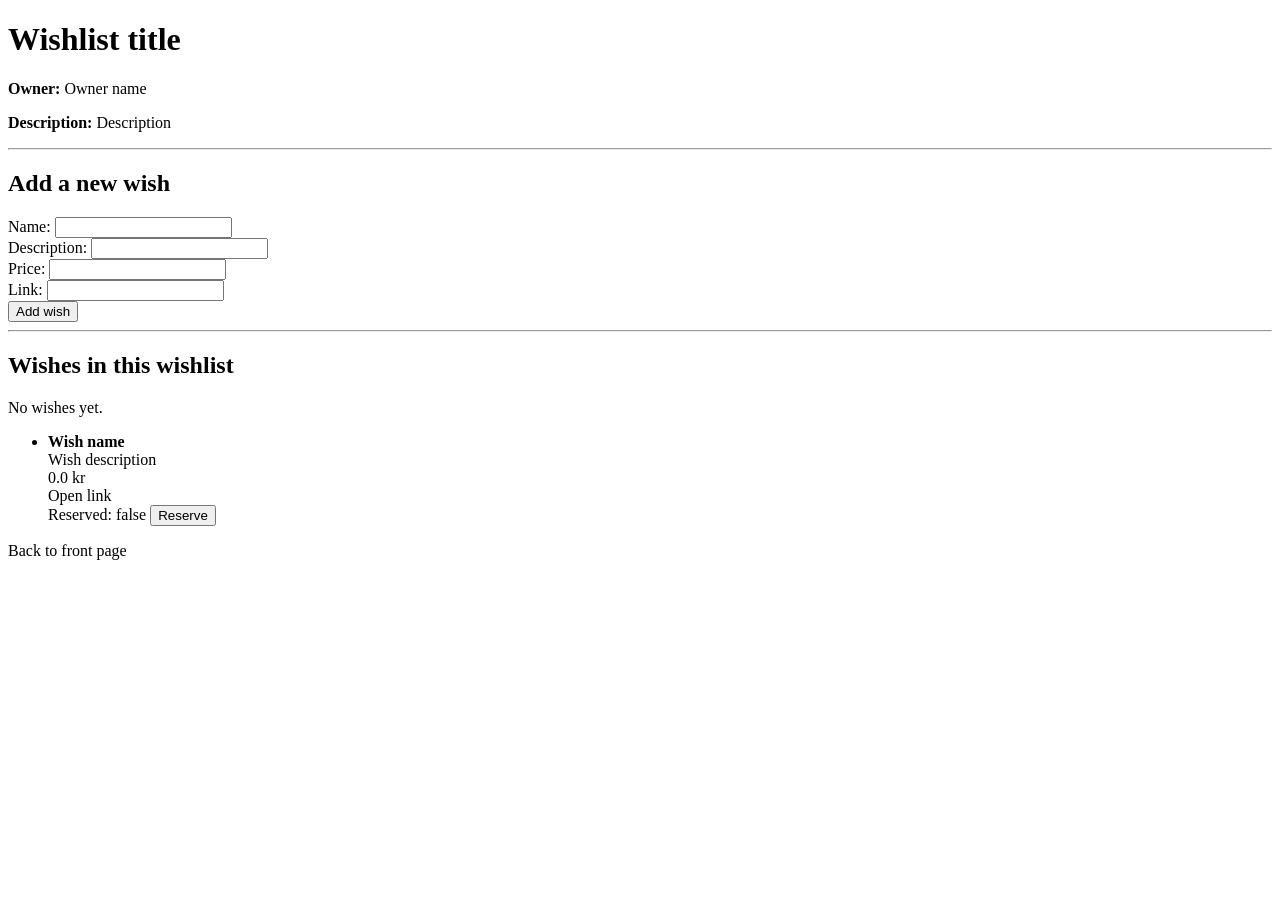
==== src/main/resources/templates/wishlist.html @ f3205406 "Wishlist can be added and adding wishes to them" ====
<!DOCTYPE html>
<html lang="en" xmlns:th="http://www.thymeleaf.org">
<head>
    <meta charset="UTF-8">
    <title>Wishlist</title>
</head>
<body>
<h1 th:text="${wishlist.title}">Wishlist title</h1>

<p>
    <strong>Owner:</strong>
    <span th:text="${wishlist.ownerName}">Owner name</span>
</p>

<p>
    <strong>Description:</strong>
    <span th:text="${wishlist.description}">Description</span>
</p>

<hr>

<h2>Add a new wish</h2>

<form th:action="@{/wishlist/{id}/wish/create(id=${wishlist.id})}" th:object="${wish}" method="post">
    <div>
        <label for="name">Name:</label>
        <input type="text" id="name" th:field="*{name}" required>
    </div>

    <div>
        <label for="description">Description:</label>
        <input type="text" id="description" th:field="*{description}">
    </div>

    <div>
        <label for="price">Price:</label>
        <input type="number" step="0.01" id="price" th:field="*{price}">
    </div>

    <div>
        <label for="link">Link:</label>
        <input type="text" id="link" th:field="*{link}">
    </div>

    <button type="submit">Add wish</button>
</form>

<hr>

<h2>Wishes in this wishlist</h2>

<div th:if="${#lists.isEmpty(wishlist.wishes)}">
    <p>No wishes yet.</p>
</div>

<div th:unless="${#lists.isEmpty(wishlist.wishes)}">
    <ul>
        <li th:each="wish : ${wishlist.wishes}">
            <strong th:text="${wish.name}">Wish name</strong><br>
            <span th:text="${wish.description}">Wish description</span><br>
            <span th:text="${wish.price}">0.0</span> kr<br>
            <a th:if="${wish.link != null and !#strings.isEmpty(wish.link)}"
               th:href="${wish.link}"
               target="_blank">Open link</a><br>
            <span>Reserved: </span>
            <span th:text="${wish.reserved}">false</span>
            <form th:action="@{/wishlist/{wlId}/wish/{wId}/reserve(wlId=${wishlist.id}, wId=${wish.id})}"
                  method="post" style="display:inline;">
                <button type="submit" th:text="${wish.reserved} ? 'Reserved ✓' : 'Reserve'">Reserve</button>
            </form>
        </li>
    </ul>
</div>

<p>
    <a th:href="@{/}">Back to front page</a>
</p>
</body>
</html>
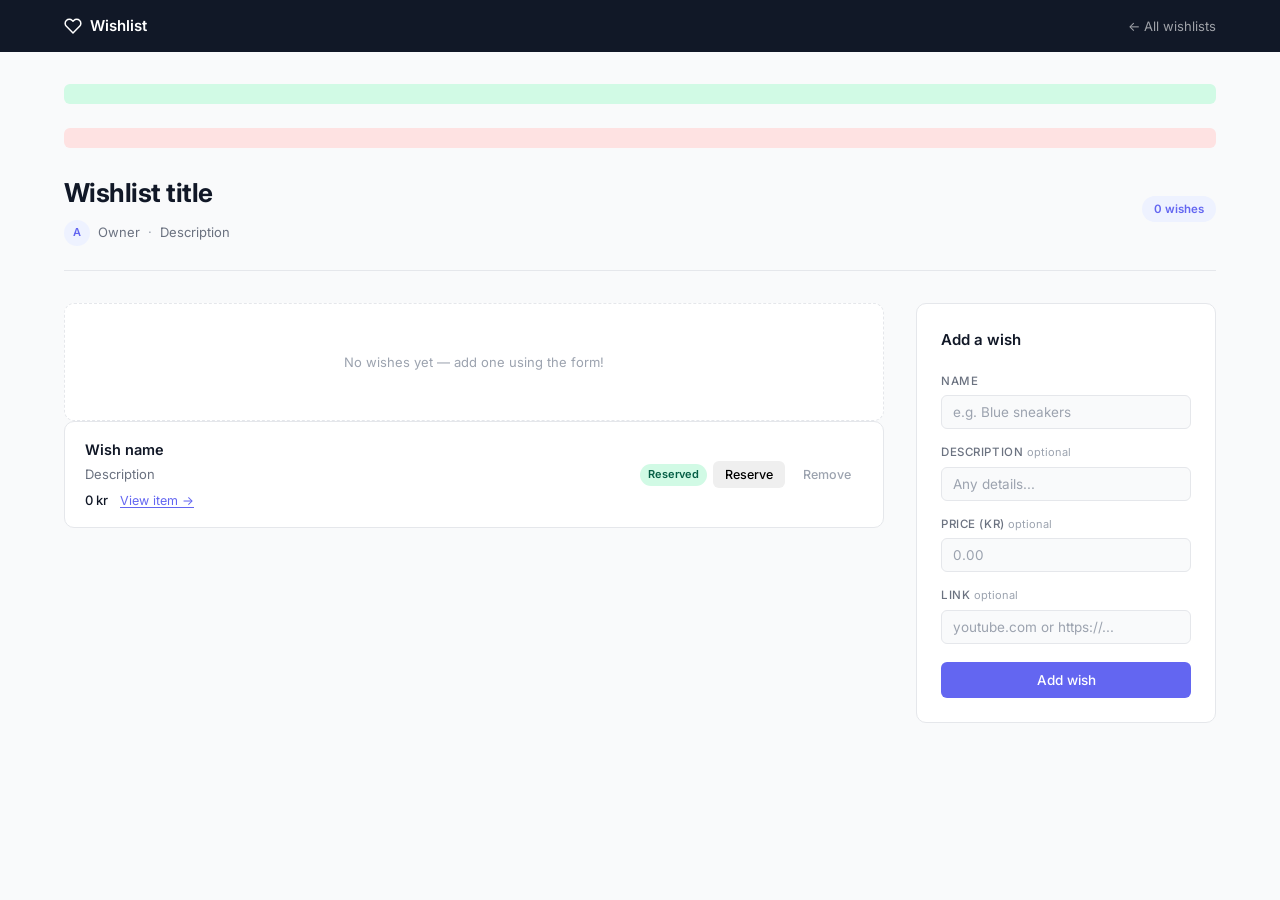
==== commit 07efc4ba: "Added embedded css to the website to make it look prettier.Azure works fine" ====
--- a/src/main/resources/templates/wishlist.html
+++ b/src/main/resources/templates/wishlist.html
@@ -2,78 +2,177 @@
 <html lang="en" xmlns:th="http://www.thymeleaf.org">
 <head>
     <meta charset="UTF-8">
-    <title>Wishlist</title>
+    <meta name="viewport" content="width=device-width, initial-scale=1.0">
+    <title th:text="${wishlist.title}">Wishlist</title>
+    <link rel="preconnect" href="https://fonts.googleapis.com">
+    <link href="https://fonts.googleapis.com/css2?family=Inter:wght@300;400;500;600&display=swap" rel="stylesheet">
+    <style>
+        *, *::before, *::after { box-sizing: border-box; margin: 0; padding: 0; }
+        :root {
+            --bg: #f9fafb; --surface: #ffffff; --border: #e5e7eb;
+            --text: #111827; --muted: #6b7280; --faint: #9ca3af;
+            --accent: #6366f1; --accent-h: #4f46e5; --accent-light: #eef2ff;
+            --green: #10b981; --green-light: #d1fae5;
+            --red: #ef4444; --red-light: #fee2e2;
+            --radius: 10px; --radius-sm: 6px;
+        }
+        body { font-family: 'Inter', -apple-system, sans-serif; background: var(--bg); color: var(--text); font-size: 14px; line-height: 1.6; min-height: 100vh; }
+        a { color: inherit; text-decoration: none; }
+
+        .navbar { background: #111827; color: white; height: 52px; position: sticky; top: 0; z-index: 100; }
+        .nav-inner { max-width: 1200px; margin: 0 auto; padding: 0 1.5rem; height: 100%; display: flex; align-items: center; justify-content: space-between; }
+        .nav-brand { display: flex; align-items: center; gap: 8px; font-size: 15px; font-weight: 600; }
+        .nav-back { font-size: 13px; color: rgba(255,255,255,0.6); transition: color 0.15s; }
+        .nav-back:hover { color: white; }
+
+        .page { max-width: 1200px; margin: 0 auto; padding: 2rem 1.5rem 4rem; }
+
+        .alert { padding: 10px 14px; border-radius: var(--radius-sm); font-size: 13px; font-weight: 500; margin-bottom: 1.5rem; }
+        .alert--success { background: var(--green-light); color: #065f46; }
+        .alert--error { background: var(--red-light); color: #991b1b; }
+
+        .page-header { display: flex; align-items: flex-start; justify-content: space-between; gap: 1rem; margin-bottom: 2rem; padding-bottom: 1.5rem; border-bottom: 1px solid var(--border); }
+        .page-title h1 { font-size: 26px; font-weight: 700; letter-spacing: -0.02em; margin-bottom: 6px; }
+        .page-meta { display: flex; align-items: center; gap: 8px; font-size: 13px; color: var(--muted); }
+        .avatar { width: 26px; height: 26px; border-radius: 50%; background: var(--accent-light); color: var(--accent); display: flex; align-items: center; justify-content: center; font-size: 11px; font-weight: 600; flex-shrink: 0; }
+        .dot { color: var(--faint); }
+        .badge { background: var(--accent-light); color: var(--accent); font-size: 11.5px; font-weight: 600; padding: 4px 12px; border-radius: 100px; white-space: nowrap; align-self: center; }
+
+        .layout { display: grid; grid-template-columns: 1fr 300px; gap: 2rem; align-items: start; }
+        @media(max-width:768px){ .layout { grid-template-columns: 1fr; } .sidebar { order: -1; } }
+
+        .sidebar { background: var(--surface); border: 1px solid var(--border); border-radius: var(--radius); padding: 1.5rem; position: sticky; top: 68px; }
+        .sidebar h2 { font-size: 15px; font-weight: 600; margin-bottom: 1.25rem; }
+
+        .form { display: flex; flex-direction: column; gap: 14px; }
+        .field { display: flex; flex-direction: column; gap: 5px; }
+        .field label { font-size: 11.5px; font-weight: 500; color: var(--muted); text-transform: uppercase; letter-spacing: 0.05em; }
+        .hint { font-weight: 400; color: var(--faint); text-transform: none; letter-spacing: 0; font-size: 11px; }
+        .field input { border: 1px solid var(--border); border-radius: var(--radius-sm); padding: 8px 11px; font-family: 'Inter', sans-serif; font-size: 13.5px; color: var(--text); background: var(--bg); outline: none; transition: border-color 0.15s, box-shadow 0.15s; width: 100%; }
+        .field input:focus { border-color: var(--accent); box-shadow: 0 0 0 3px rgba(99,102,241,0.12); background: white; }
+        .field input::placeholder { color: var(--faint); }
+        .btn-primary { display: flex; align-items: center; justify-content: center; width: 100%; padding: 10px; background: var(--accent); color: white; border: none; border-radius: var(--radius-sm); font-family: 'Inter', sans-serif; font-size: 13.5px; font-weight: 500; cursor: pointer; margin-top: 4px; transition: background 0.15s; }
+        .btn-primary:hover { background: var(--accent-h); }
+
+        .wish-list { display: flex; flex-direction: column; gap: 10px; }
+
+        .wish-card { background: var(--surface); border: 1px solid var(--border); border-radius: var(--radius); padding: 1rem 1.25rem; display: flex; align-items: center; justify-content: space-between; gap: 1rem; transition: opacity 0.15s; }
+        .wish-card--reserved { opacity: 0.45; }
+        .wish-left { flex: 1; min-width: 0; }
+        .wish-name { font-size: 14.5px; font-weight: 600; margin-bottom: 2px; }
+        .wish-desc { font-size: 13px; color: var(--muted); margin-bottom: 6px; }
+        .wish-footer { display: flex; align-items: center; gap: 12px; }
+        .wish-price { font-size: 13px; font-weight: 500; }
+        .wish-link { font-size: 12.5px; color: var(--accent); text-decoration: underline; text-underline-offset: 2px; }
+        .wish-link:hover { opacity: 0.7; }
+        .wish-actions { display: flex; align-items: center; gap: 6px; flex-shrink: 0; }
+
+        .reserved-tag { font-size: 11px; font-weight: 600; background: var(--green-light); color: #065f46; padding: 2px 8px; border-radius: 100px; white-space: nowrap; }
+
+        .btn { display: inline-flex; align-items: center; justify-content: center; border-radius: var(--radius-sm); cursor: pointer; font-family: 'Inter', sans-serif; font-weight: 500; font-size: 12.5px; padding: 5px 11px; transition: all 0.15s; white-space: nowrap; border: 1px solid transparent; }
+        .btn-outline { background: transparent; border-color: var(--border); color: var(--muted); }
+        .btn-outline:hover { border-color: var(--green); color: #065f46; background: var(--green-light); }
+        .btn-reserved { background: var(--green-light); color: #065f46; }
+        .btn-reserved:hover { background: var(--green); color: white; }
+        .btn-ghost { background: transparent; color: var(--faint); }
+        .btn-ghost:hover { color: var(--red); background: var(--red-light); }
+
+        .empty { background: var(--surface); border: 1px dashed var(--border); border-radius: var(--radius); padding: 3rem 2rem; text-align: center; color: var(--faint); font-size: 13px; }
+    </style>
 </head>
 <body>
-<h1 th:text="${wishlist.title}">Wishlist title</h1>
 
-<p>
-    <strong>Owner:</strong>
-    <span th:text="${wishlist.ownerName}">Owner name</span>
-</p>
+<nav class="navbar">
+    <div class="nav-inner">
+        <div class="nav-brand">
+            <svg width="18" height="18" viewBox="0 0 24 24" fill="none" stroke="currentColor" stroke-width="2" stroke-linecap="round" stroke-linejoin="round"><path d="M20.84 4.61a5.5 5.5 0 0 0-7.78 0L12 5.67l-1.06-1.06a5.5 5.5 0 0 0-7.78 7.78l1.06 1.06L12 21.23l7.78-7.78 1.06-1.06a5.5 5.5 0 0 0 0-7.78z"/></svg>
+            Wishlist
+        </div>
+        <a th:href="@{/}" class="nav-back">← All wishlists</a>
+    </div>
+</nav>
 
-<p>
-    <strong>Description:</strong>
-    <span th:text="${wishlist.description}">Description</span>
-</p>
+<div class="page">
 
-<hr>
+    <div th:if="${successMessage}" class="alert alert--success" th:text="${successMessage}"></div>
+    <div th:if="${errorMessage}" class="alert alert--error" th:text="${errorMessage}"></div>
 
-<h2>Add a new wish</h2>
-
-<form th:action="@{/wishlist/{id}/wish/create(id=${wishlist.id})}" th:object="${wish}" method="post">
-    <div>
-        <label for="name">Name:</label>
-        <input type="text" id="name" th:field="*{name}" required>
+    <div class="page-header">
+        <div class="page-title">
+            <h1 th:text="${wishlist.title}">Wishlist title</h1>
+            <div class="page-meta">
+                <div class="avatar" th:text="${#strings.substring(wishlist.ownerName, 0, 1).toUpperCase()}">A</div>
+                <span th:text="${wishlist.ownerName}">Owner</span>
+                <span class="dot" th:if="${wishlist.description != null and !#strings.isEmpty(wishlist.description)}">·</span>
+                <span th:if="${wishlist.description != null and !#strings.isEmpty(wishlist.description)}" th:text="${wishlist.description}">Description</span>
+            </div>
+        </div>
+        <span class="badge"><span th:text="${#lists.size(wishlist.wishes)}">0</span> wishes</span>
     </div>
 
-    <div>
-        <label for="description">Description:</label>
-        <input type="text" id="description" th:field="*{description}">
+    <div class="layout">
+        <section>
+            <div th:if="${#lists.isEmpty(wishlist.wishes)}" class="empty">
+                No wishes yet — add one using the form!
+            </div>
+
+            <div class="wish-list" th:unless="${#lists.isEmpty(wishlist.wishes)}">
+                <div th:each="wish : ${wishlist.wishes}"
+                     class="wish-card"
+                     th:classappend="${wish.reserved} ? ' wish-card--reserved' : ''">
+
+                    <div class="wish-left">
+                        <div class="wish-name" th:text="${wish.name}">Wish name</div>
+                        <div class="wish-desc"
+                             th:if="${wish.description != null and !#strings.isEmpty(wish.description)}"
+                             th:text="${wish.description}">Description</div>
+                        <div class="wish-footer">
+                            <span class="wish-price" th:if="${wish.price != null}" th:text="${wish.price} + ' kr'">0 kr</span>
+                            <a class="wish-link"
+                               th:if="${wish.link != null and !#strings.isEmpty(wish.link)}"
+                               th:href="${wish.link}" target="_blank">View item →</a>
+                        </div>
+                    </div>
+
+                    <div class="wish-actions">
+                        <span class="reserved-tag" th:if="${wish.reserved}">Reserved</span>
+                        <form th:action="@{/wishlist/{wlId}/wish/{wId}/reserve(wlId=${wishlist.id}, wId=${wish.id})}" method="post">
+                            <button type="submit" class="btn"
+                                    th:classappend="${wish.reserved} ? ' btn-reserved' : ' btn-outline'"
+                                    th:text="${wish.reserved} ? 'Unreserve' : 'Reserve'">Reserve</button>
+                        </form>
+                        <form th:action="@{/wishlist/{wlId}/wish/{wId}/delete(wlId=${wishlist.id}, wId=${wish.id})}" method="post">
+                            <button type="submit" class="btn btn-ghost" onclick="return confirm('Remove this wish?')">Remove</button>
+                        </form>
+                    </div>
+                </div>
+            </div>
+        </section>
+
+        <aside class="sidebar">
+            <h2>Add a wish</h2>
+            <form th:action="@{/wishlist/{id}/wish/create(id=${wishlist.id})}" th:object="${wish}" method="post" class="form">
+                <div class="field">
+                    <label for="name">Name</label>
+                    <input type="text" id="name" th:field="*{name}" placeholder="e.g. Blue sneakers" required>
+                </div>
+                <div class="field">
+                    <label for="description">Description <span class="hint">optional</span></label>
+                    <input type="text" id="description" th:field="*{description}" placeholder="Any details...">
+                </div>
+                <div class="field">
+                    <label for="price">Price (kr) <span class="hint">optional</span></label>
+                    <input type="number" step="0.01" id="price" th:field="*{price}" placeholder="0.00">
+                </div>
+                <div class="field">
+                    <label for="link">Link <span class="hint">optional</span></label>
+                    <input type="text" id="link" th:field="*{link}" placeholder="youtube.com or https://...">
+                </div>
+                <button type="submit" class="btn-primary">Add wish</button>
+            </form>
+        </aside>
     </div>
-
-    <div>
-        <label for="price">Price:</label>
-        <input type="number" step="0.01" id="price" th:field="*{price}">
-    </div>
-
-    <div>
-        <label for="link">Link:</label>
-        <input type="text" id="link" th:field="*{link}">
-    </div>
-
-    <button type="submit">Add wish</button>
-</form>
-
-<hr>
-
-<h2>Wishes in this wishlist</h2>
-
-<div th:if="${#lists.isEmpty(wishlist.wishes)}">
-    <p>No wishes yet.</p>
 </div>
 
-<div th:unless="${#lists.isEmpty(wishlist.wishes)}">
-    <ul>
-        <li th:each="wish : ${wishlist.wishes}">
-            <strong th:text="${wish.name}">Wish name</strong><br>
-            <span th:text="${wish.description}">Wish description</span><br>
-            <span th:text="${wish.price}">0.0</span> kr<br>
-            <a th:if="${wish.link != null and !#strings.isEmpty(wish.link)}"
-               th:href="${wish.link}"
-               target="_blank">Open link</a><br>
-            <span>Reserved: </span>
-            <span th:text="${wish.reserved}">false</span>
-            <form th:action="@{/wishlist/{wlId}/wish/{wId}/reserve(wlId=${wishlist.id}, wId=${wish.id})}"
-                  method="post" style="display:inline;">
-                <button type="submit" th:text="${wish.reserved} ? 'Reserved ✓' : 'Reserve'">Reserve</button>
-            </form>
-        </li>
-    </ul>
-</div>
-
-<p>
-    <a th:href="@{/}">Back to front page</a>
-</p>
 </body>
-</html>+</html>
